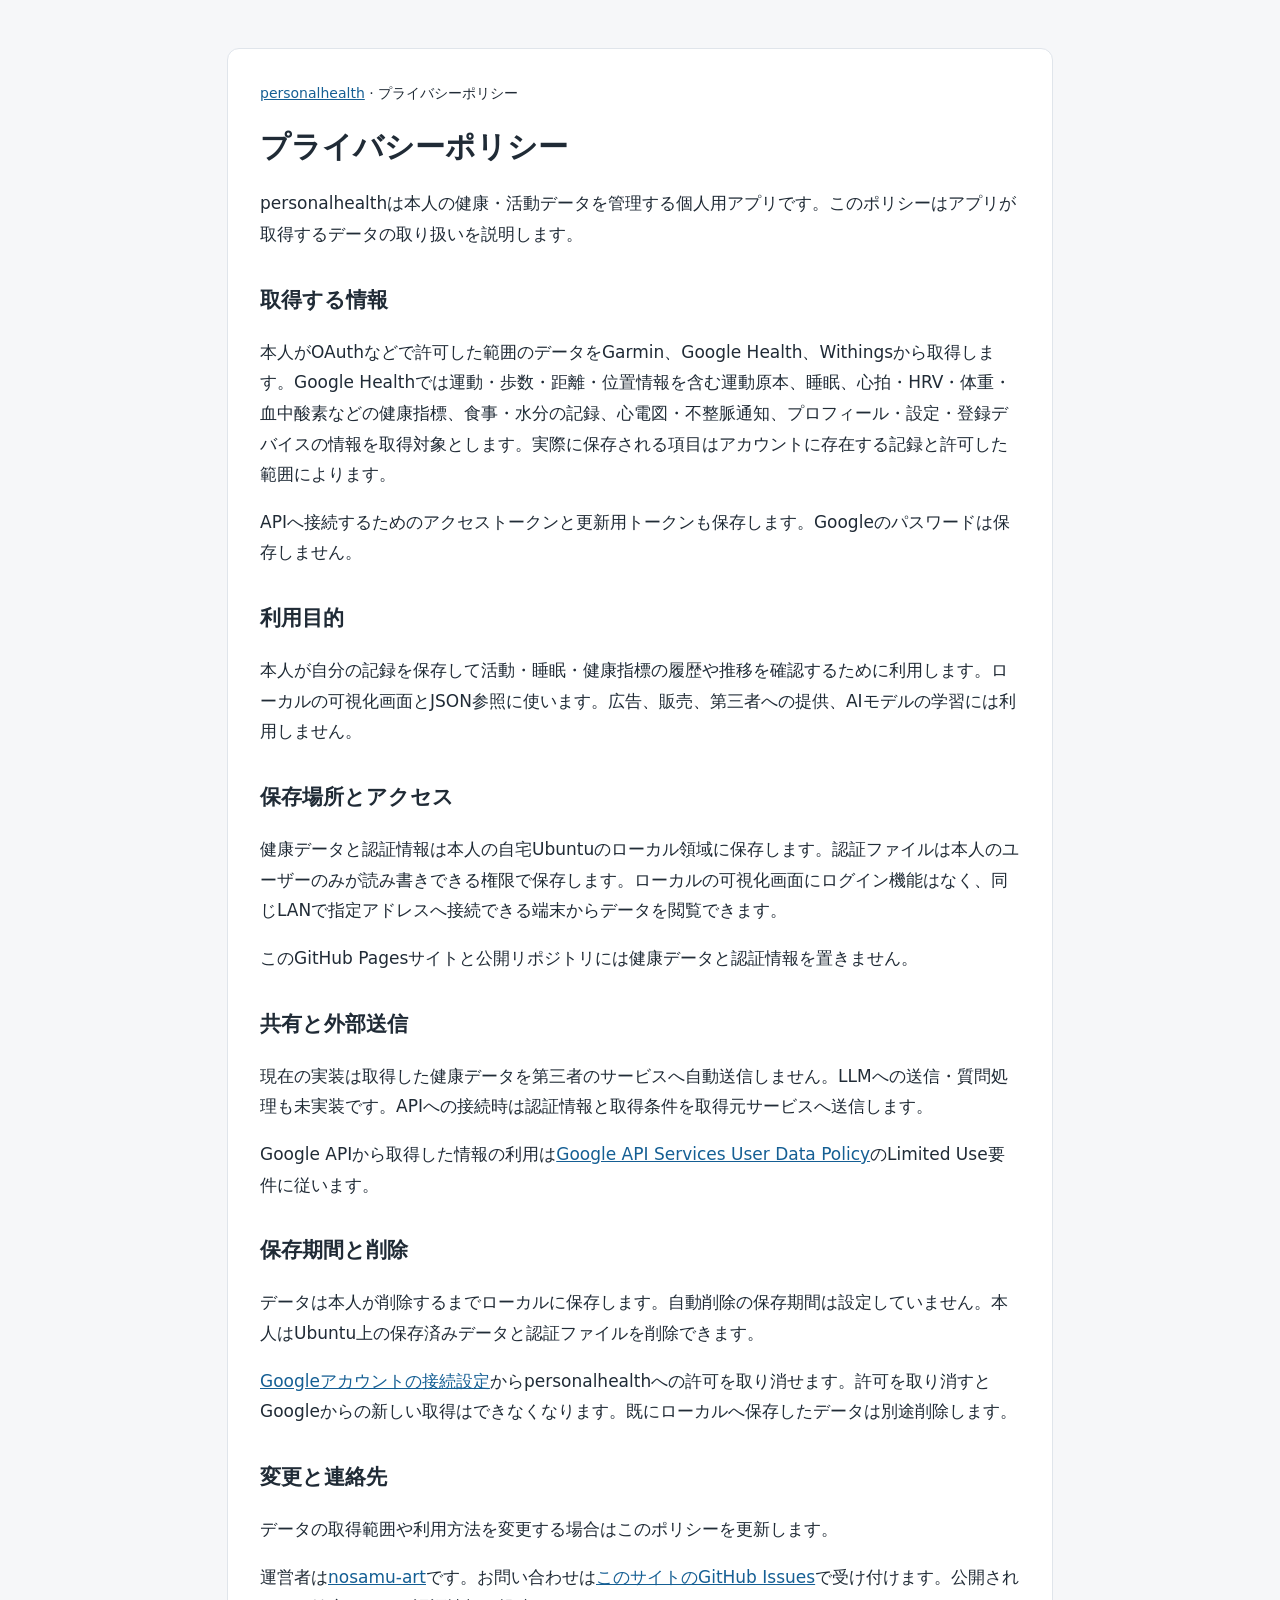
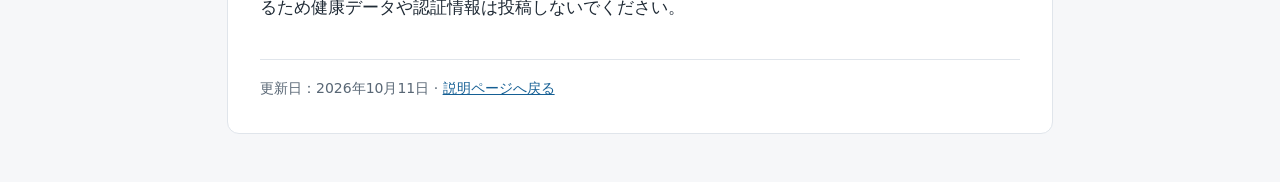
==== privacy.html @ 6eca4054 "Publish personalhealth description and privacy policy" ====
<!doctype html>
<html lang="ja">
<head><meta charset="utf-8"><meta name="viewport" content="width=device-width,initial-scale=1"><link rel="stylesheet" href="style.css"><title>プライバシーポリシー | personalhealth</title></head>
<body><main><nav><a href="./">personalhealth</a> · プライバシーポリシー</nav>
<h1>プライバシーポリシー</h1>
<p>personalhealthは本人の健康・活動データを管理する個人用アプリです。このポリシーはアプリが取得するデータの取り扱いを説明します。</p>
<h2>取得する情報</h2>
<p>本人がOAuthなどで許可した範囲のデータをGarmin、Google Health、Withingsから取得します。Google Healthでは運動・歩数・距離・位置情報を含む運動原本、睡眠、心拍・HRV・体重・血中酸素などの健康指標、食事・水分の記録、心電図・不整脈通知、プロフィール・設定・登録デバイスの情報を取得対象とします。実際に保存される項目はアカウントに存在する記録と許可した範囲によります。</p>
<p>APIへ接続するためのアクセストークンと更新用トークンも保存します。Googleのパスワードは保存しません。</p>
<h2>利用目的</h2>
<p>本人が自分の記録を保存して活動・睡眠・健康指標の履歴や推移を確認するために利用します。ローカルの可視化画面とJSON参照に使います。広告、販売、第三者への提供、AIモデルの学習には利用しません。</p>
<h2>保存場所とアクセス</h2>
<p>健康データと認証情報は本人の自宅Ubuntuのローカル領域に保存します。認証ファイルは本人のユーザーのみが読み書きできる権限で保存します。ローカルの可視化画面にログイン機能はなく、同じLANで指定アドレスへ接続できる端末からデータを閲覧できます。</p>
<p>このGitHub Pagesサイトと公開リポジトリには健康データと認証情報を置きません。</p>
<h2>共有と外部送信</h2>
<p>現在の実装は取得した健康データを第三者のサービスへ自動送信しません。LLMへの送信・質問処理も未実装です。APIへの接続時は認証情報と取得条件を取得元サービスへ送信します。</p>
<p>Google APIから取得した情報の利用は<a href="https://developers.google.com/terms/api-services-user-data-policy">Google API Services User Data Policy</a>のLimited Use要件に従います。</p>
<h2>保存期間と削除</h2>
<p>データは本人が削除するまでローカルに保存します。自動削除の保存期間は設定していません。本人はUbuntu上の保存済みデータと認証ファイルを削除できます。</p>
<p><a href="https://myaccount.google.com/connections">Googleアカウントの接続設定</a>からpersonalhealthへの許可を取り消せます。許可を取り消すとGoogleからの新しい取得はできなくなります。既にローカルへ保存したデータは別途削除します。</p>
<h2>変更と連絡先</h2>
<p>データの取得範囲や利用方法を変更する場合はこのポリシーを更新します。</p>
<p>運営者は<a href="https://github.com/nosamu-art">nosamu-art</a>です。お問い合わせは<a href="https://github.com/nosamu-art/personalhealth-pages/issues">このサイトのGitHub Issues</a>で受け付けます。公開されるため健康データや認証情報は投稿しないでください。</p>
<footer>更新日：2026年10月11日 · <a href="./">説明ページへ戻る</a></footer>
</main></body></html>
---- style.css ----
body{margin:0;background:#f6f7f9;color:#202b36;font:17px/1.8 system-ui,sans-serif}main{max-width:760px;margin:48px auto;padding:32px;background:white;border:1px solid #e0e5eb;border-radius:12px}h1{font-size:30px;line-height:1.4}h2{font-size:21px;margin-top:32px}a{color:#155f94}nav,footer{font-size:14px}footer{margin-top:36px;padding-top:16px;border-top:1px solid #e0e5eb;color:#596775}@media(max-width:800px){main{margin:16px;padding:24px}}
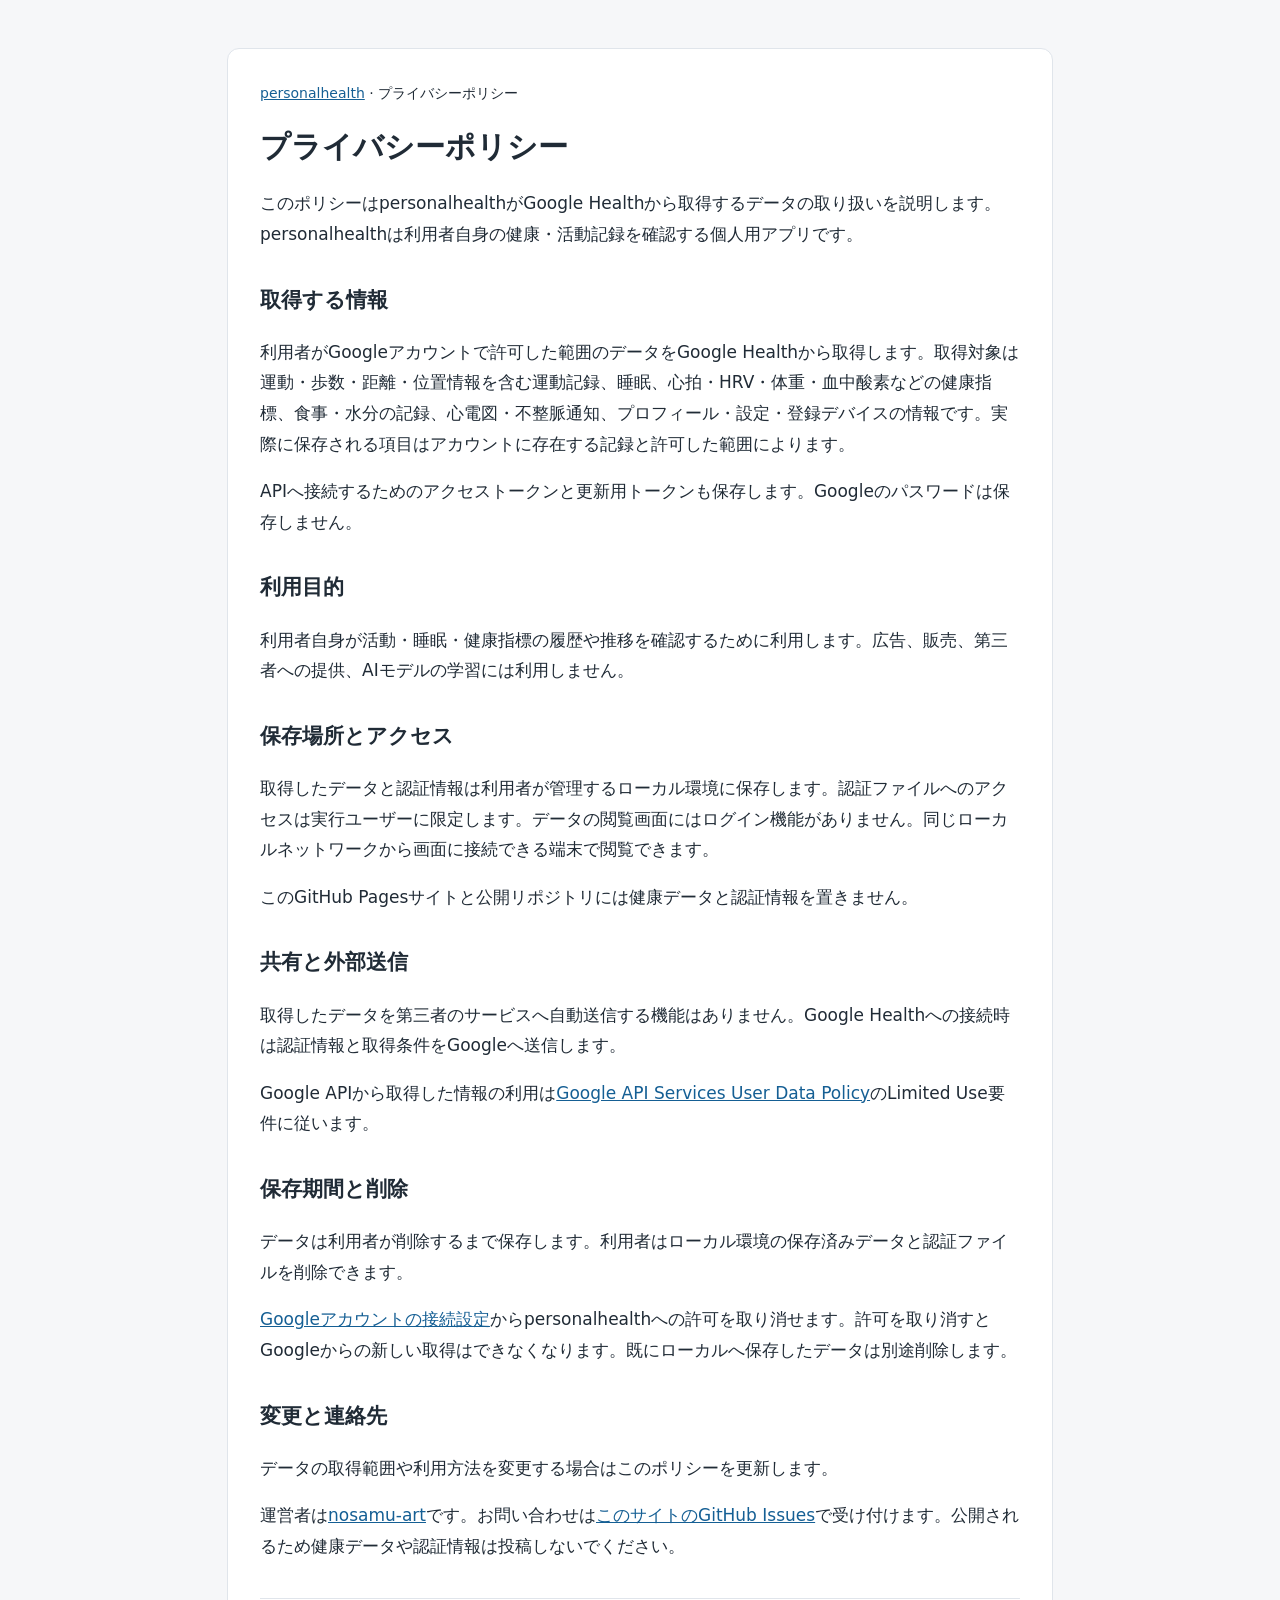
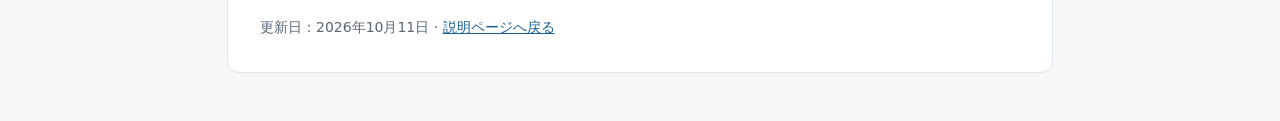
==== commit b0a1ba58: "Focus public copy on Google Health data" ====
--- a/privacy.html
+++ b/privacy.html
@@ -1,22 +1,22 @@
 <!doctype html>
 <html lang="ja">
-<head><meta charset="utf-8"><meta name="viewport" content="width=device-width,initial-scale=1"><link rel="stylesheet" href="style.css"><title>プライバシーポリシー | personalhealth</title></head>
+<head><meta charset="utf-8"><meta name="viewport" content="width=device-width,initial-scale=1"><link rel="stylesheet" href="style.css"><link rel="icon" href="data:,"><title>プライバシーポリシー | personalhealth</title></head>
 <body><main><nav><a href="./">personalhealth</a> · プライバシーポリシー</nav>
 <h1>プライバシーポリシー</h1>
-<p>personalhealthは本人の健康・活動データを管理する個人用アプリです。このポリシーはアプリが取得するデータの取り扱いを説明します。</p>
+<p>このポリシーはpersonalhealthがGoogle Healthから取得するデータの取り扱いを説明します。personalhealthは利用者自身の健康・活動記録を確認する個人用アプリです。</p>
 <h2>取得する情報</h2>
-<p>本人がOAuthなどで許可した範囲のデータをGarmin、Google Health、Withingsから取得します。Google Healthでは運動・歩数・距離・位置情報を含む運動原本、睡眠、心拍・HRV・体重・血中酸素などの健康指標、食事・水分の記録、心電図・不整脈通知、プロフィール・設定・登録デバイスの情報を取得対象とします。実際に保存される項目はアカウントに存在する記録と許可した範囲によります。</p>
+<p>利用者がGoogleアカウントで許可した範囲のデータをGoogle Healthから取得します。取得対象は運動・歩数・距離・位置情報を含む運動記録、睡眠、心拍・HRV・体重・血中酸素などの健康指標、食事・水分の記録、心電図・不整脈通知、プロフィール・設定・登録デバイスの情報です。実際に保存される項目はアカウントに存在する記録と許可した範囲によります。</p>
 <p>APIへ接続するためのアクセストークンと更新用トークンも保存します。Googleのパスワードは保存しません。</p>
 <h2>利用目的</h2>
-<p>本人が自分の記録を保存して活動・睡眠・健康指標の履歴や推移を確認するために利用します。ローカルの可視化画面とJSON参照に使います。広告、販売、第三者への提供、AIモデルの学習には利用しません。</p>
+<p>利用者自身が活動・睡眠・健康指標の履歴や推移を確認するために利用します。広告、販売、第三者への提供、AIモデルの学習には利用しません。</p>
 <h2>保存場所とアクセス</h2>
-<p>健康データと認証情報は本人の自宅Ubuntuのローカル領域に保存します。認証ファイルは本人のユーザーのみが読み書きできる権限で保存します。ローカルの可視化画面にログイン機能はなく、同じLANで指定アドレスへ接続できる端末からデータを閲覧できます。</p>
+<p>取得したデータと認証情報は利用者が管理するローカル環境に保存します。認証ファイルへのアクセスは実行ユーザーに限定します。データの閲覧画面にはログイン機能がありません。同じローカルネットワークから画面に接続できる端末で閲覧できます。</p>
 <p>このGitHub Pagesサイトと公開リポジトリには健康データと認証情報を置きません。</p>
 <h2>共有と外部送信</h2>
-<p>現在の実装は取得した健康データを第三者のサービスへ自動送信しません。LLMへの送信・質問処理も未実装です。APIへの接続時は認証情報と取得条件を取得元サービスへ送信します。</p>
+<p>取得したデータを第三者のサービスへ自動送信する機能はありません。Google Healthへの接続時は認証情報と取得条件をGoogleへ送信します。</p>
 <p>Google APIから取得した情報の利用は<a href="https://developers.google.com/terms/api-services-user-data-policy">Google API Services User Data Policy</a>のLimited Use要件に従います。</p>
 <h2>保存期間と削除</h2>
-<p>データは本人が削除するまでローカルに保存します。自動削除の保存期間は設定していません。本人はUbuntu上の保存済みデータと認証ファイルを削除できます。</p>
+<p>データは利用者が削除するまで保存します。利用者はローカル環境の保存済みデータと認証ファイルを削除できます。</p>
 <p><a href="https://myaccount.google.com/connections">Googleアカウントの接続設定</a>からpersonalhealthへの許可を取り消せます。許可を取り消すとGoogleからの新しい取得はできなくなります。既にローカルへ保存したデータは別途削除します。</p>
 <h2>変更と連絡先</h2>
 <p>データの取得範囲や利用方法を変更する場合はこのポリシーを更新します。</p>
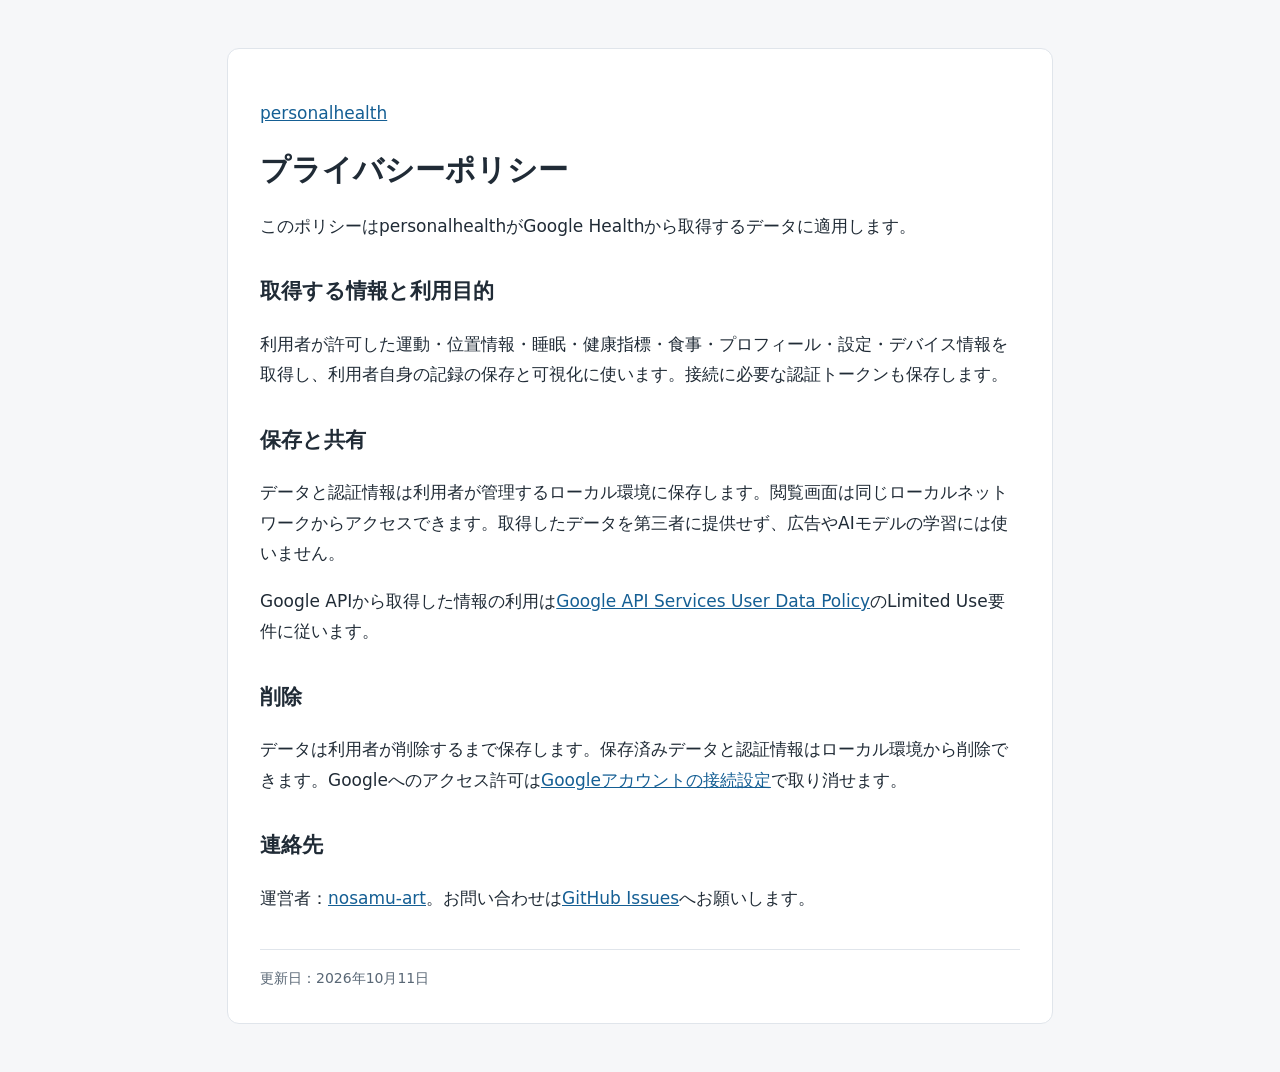
==== commit 16b1540d: "Keep public pages concise" ====
--- a/privacy.html
+++ b/privacy.html
@@ -1,25 +1,18 @@
 <!doctype html>
 <html lang="ja">
 <head><meta charset="utf-8"><meta name="viewport" content="width=device-width,initial-scale=1"><link rel="stylesheet" href="style.css"><link rel="icon" href="data:,"><title>プライバシーポリシー | personalhealth</title></head>
-<body><main><nav><a href="./">personalhealth</a> · プライバシーポリシー</nav>
+<body><main>
+<p><a href="./">personalhealth</a></p>
 <h1>プライバシーポリシー</h1>
-<p>このポリシーはpersonalhealthがGoogle Healthから取得するデータの取り扱いを説明します。personalhealthは利用者自身の健康・活動記録を確認する個人用アプリです。</p>
-<h2>取得する情報</h2>
-<p>利用者がGoogleアカウントで許可した範囲のデータをGoogle Healthから取得します。取得対象は運動・歩数・距離・位置情報を含む運動記録、睡眠、心拍・HRV・体重・血中酸素などの健康指標、食事・水分の記録、心電図・不整脈通知、プロフィール・設定・登録デバイスの情報です。実際に保存される項目はアカウントに存在する記録と許可した範囲によります。</p>
-<p>APIへ接続するためのアクセストークンと更新用トークンも保存します。Googleのパスワードは保存しません。</p>
-<h2>利用目的</h2>
-<p>利用者自身が活動・睡眠・健康指標の履歴や推移を確認するために利用します。広告、販売、第三者への提供、AIモデルの学習には利用しません。</p>
-<h2>保存場所とアクセス</h2>
-<p>取得したデータと認証情報は利用者が管理するローカル環境に保存します。認証ファイルへのアクセスは実行ユーザーに限定します。データの閲覧画面にはログイン機能がありません。同じローカルネットワークから画面に接続できる端末で閲覧できます。</p>
-<p>このGitHub Pagesサイトと公開リポジトリには健康データと認証情報を置きません。</p>
-<h2>共有と外部送信</h2>
-<p>取得したデータを第三者のサービスへ自動送信する機能はありません。Google Healthへの接続時は認証情報と取得条件をGoogleへ送信します。</p>
+<p>このポリシーはpersonalhealthがGoogle Healthから取得するデータに適用します。</p>
+<h2>取得する情報と利用目的</h2>
+<p>利用者が許可した運動・位置情報・睡眠・健康指標・食事・プロフィール・設定・デバイス情報を取得し、利用者自身の記録の保存と可視化に使います。接続に必要な認証トークンも保存します。</p>
+<h2>保存と共有</h2>
+<p>データと認証情報は利用者が管理するローカル環境に保存します。閲覧画面は同じローカルネットワークからアクセスできます。取得したデータを第三者に提供せず、広告やAIモデルの学習には使いません。</p>
 <p>Google APIから取得した情報の利用は<a href="https://developers.google.com/terms/api-services-user-data-policy">Google API Services User Data Policy</a>のLimited Use要件に従います。</p>
-<h2>保存期間と削除</h2>
-<p>データは利用者が削除するまで保存します。利用者はローカル環境の保存済みデータと認証ファイルを削除できます。</p>
-<p><a href="https://myaccount.google.com/connections">Googleアカウントの接続設定</a>からpersonalhealthへの許可を取り消せます。許可を取り消すとGoogleからの新しい取得はできなくなります。既にローカルへ保存したデータは別途削除します。</p>
-<h2>変更と連絡先</h2>
-<p>データの取得範囲や利用方法を変更する場合はこのポリシーを更新します。</p>
-<p>運営者は<a href="https://github.com/nosamu-art">nosamu-art</a>です。お問い合わせは<a href="https://github.com/nosamu-art/personalhealth-pages/issues">このサイトのGitHub Issues</a>で受け付けます。公開されるため健康データや認証情報は投稿しないでください。</p>
-<footer>更新日：2026年10月11日 · <a href="./">説明ページへ戻る</a></footer>
+<h2>削除</h2>
+<p>データは利用者が削除するまで保存します。保存済みデータと認証情報はローカル環境から削除できます。Googleへのアクセス許可は<a href="https://myaccount.google.com/connections">Googleアカウントの接続設定</a>で取り消せます。</p>
+<h2>連絡先</h2>
+<p>運営者：<a href="https://github.com/nosamu-art">nosamu-art</a>。お問い合わせは<a href="https://github.com/nosamu-art/personalhealth-pages/issues">GitHub Issues</a>へお願いします。</p>
+<footer>更新日：2026年10月11日</footer>
 </main></body></html>
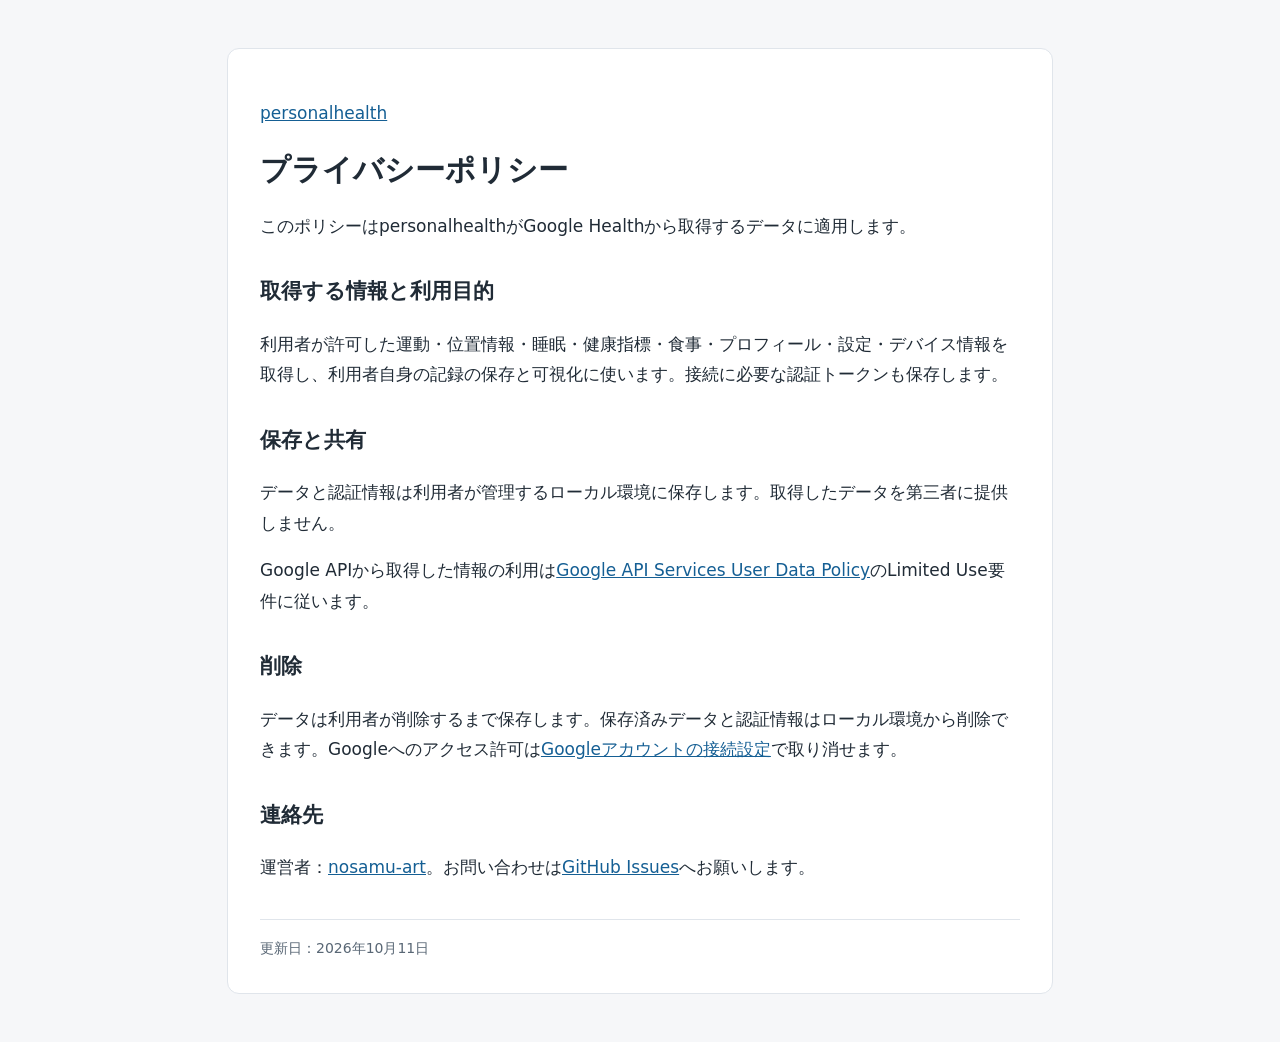
==== commit 253493d0: "Limit sharing statement to third-party disclosure" ====
--- a/privacy.html
+++ b/privacy.html
@@ -8,7 +8,7 @@
 <h2>取得する情報と利用目的</h2>
 <p>利用者が許可した運動・位置情報・睡眠・健康指標・食事・プロフィール・設定・デバイス情報を取得し、利用者自身の記録の保存と可視化に使います。接続に必要な認証トークンも保存します。</p>
 <h2>保存と共有</h2>
-<p>データと認証情報は利用者が管理するローカル環境に保存します。閲覧画面は同じローカルネットワークからアクセスできます。取得したデータを第三者に提供せず、広告やAIモデルの学習には使いません。</p>
+<p>データと認証情報は利用者が管理するローカル環境に保存します。取得したデータを第三者に提供しません。</p>
 <p>Google APIから取得した情報の利用は<a href="https://developers.google.com/terms/api-services-user-data-policy">Google API Services User Data Policy</a>のLimited Use要件に従います。</p>
 <h2>削除</h2>
 <p>データは利用者が削除するまで保存します。保存済みデータと認証情報はローカル環境から削除できます。Googleへのアクセス許可は<a href="https://myaccount.google.com/connections">Googleアカウントの接続設定</a>で取り消せます。</p>
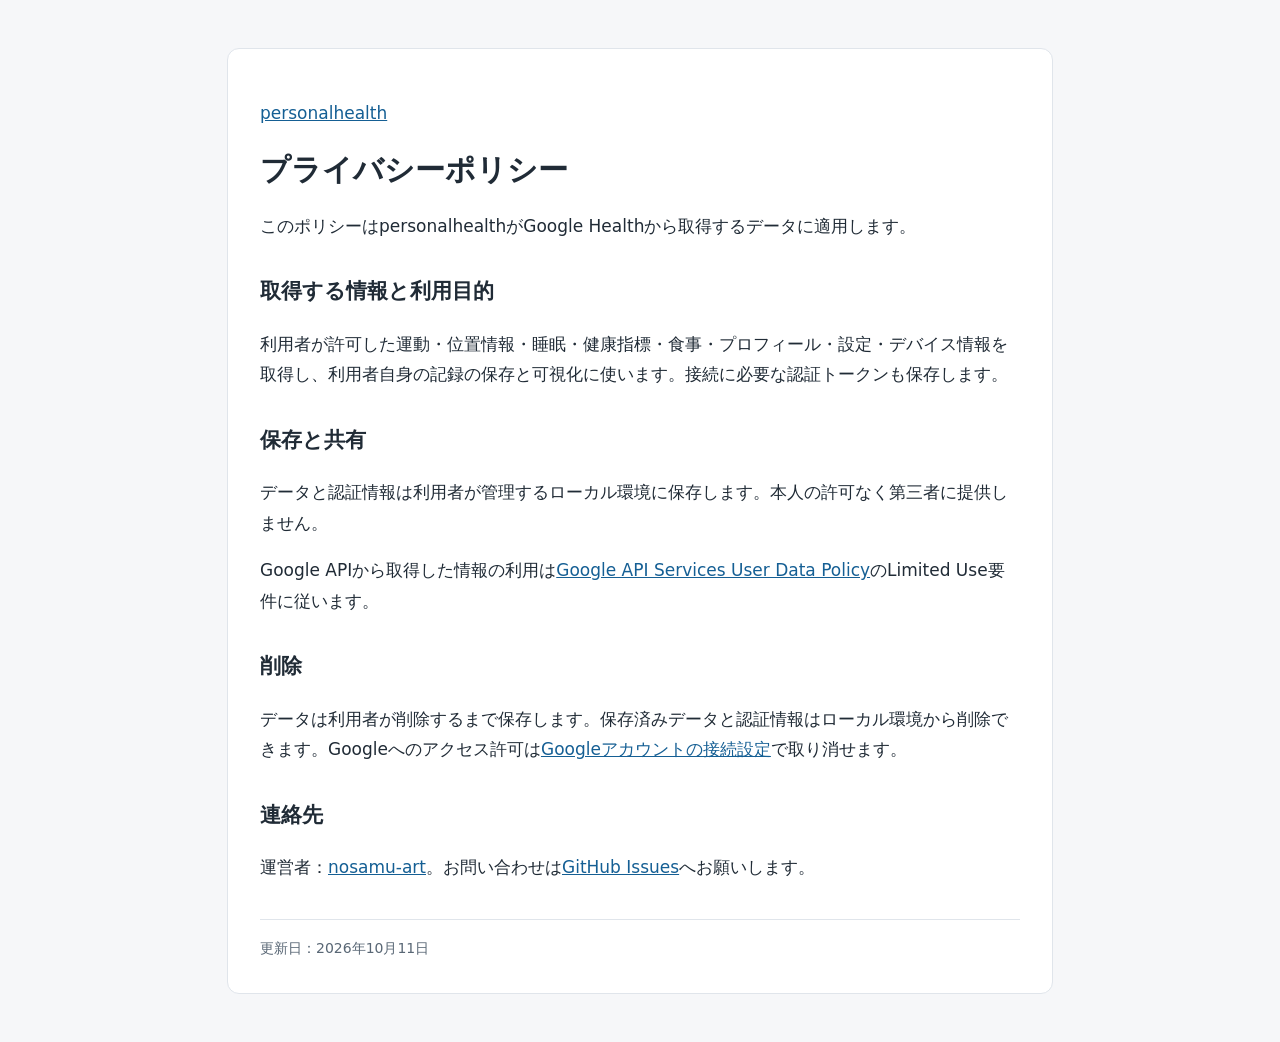
==== commit 3d6959d1: "Use consent-based sharing wording" ====
--- a/privacy.html
+++ b/privacy.html
@@ -8,7 +8,7 @@
 <h2>取得する情報と利用目的</h2>
 <p>利用者が許可した運動・位置情報・睡眠・健康指標・食事・プロフィール・設定・デバイス情報を取得し、利用者自身の記録の保存と可視化に使います。接続に必要な認証トークンも保存します。</p>
 <h2>保存と共有</h2>
-<p>データと認証情報は利用者が管理するローカル環境に保存します。取得したデータを第三者に提供しません。</p>
+<p>データと認証情報は利用者が管理するローカル環境に保存します。本人の許可なく第三者に提供しません。</p>
 <p>Google APIから取得した情報の利用は<a href="https://developers.google.com/terms/api-services-user-data-policy">Google API Services User Data Policy</a>のLimited Use要件に従います。</p>
 <h2>削除</h2>
 <p>データは利用者が削除するまで保存します。保存済みデータと認証情報はローカル環境から削除できます。Googleへのアクセス許可は<a href="https://myaccount.google.com/connections">Googleアカウントの接続設定</a>で取り消せます。</p>
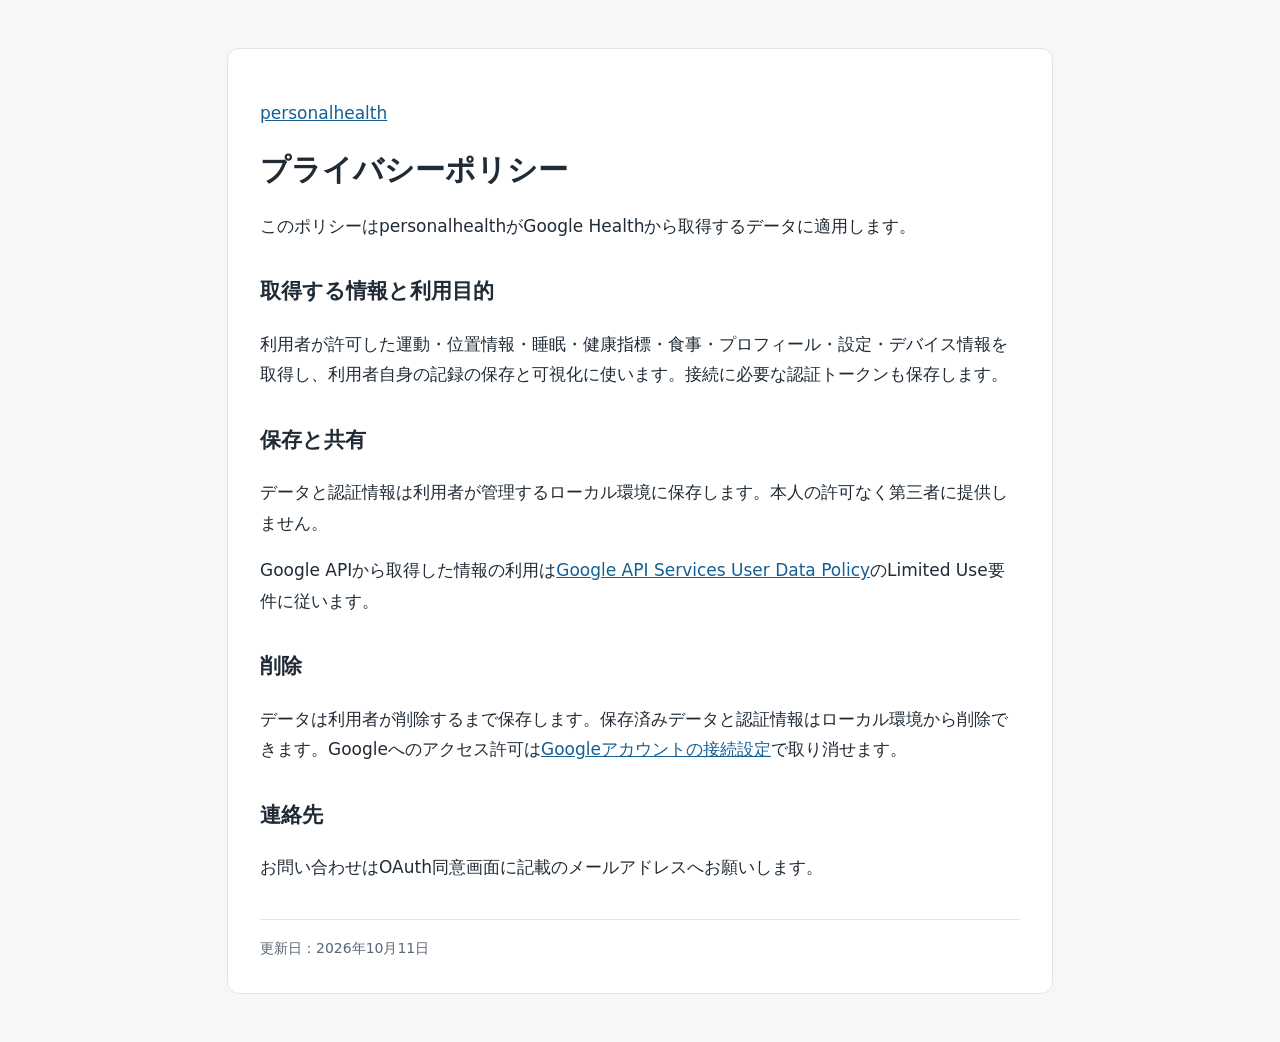
==== commit 525dce60: "Direct inquiries to OAuth contact email" ====
--- a/privacy.html
+++ b/privacy.html
@@ -13,6 +13,6 @@
 <h2>削除</h2>
 <p>データは利用者が削除するまで保存します。保存済みデータと認証情報はローカル環境から削除できます。Googleへのアクセス許可は<a href="https://myaccount.google.com/connections">Googleアカウントの接続設定</a>で取り消せます。</p>
 <h2>連絡先</h2>
-<p>運営者：<a href="https://github.com/nosamu-art">nosamu-art</a>。お問い合わせは<a href="https://github.com/nosamu-art/personalhealth-pages/issues">GitHub Issues</a>へお願いします。</p>
+<p>お問い合わせはOAuth同意画面に記載のメールアドレスへお願いします。</p>
 <footer>更新日：2026年10月11日</footer>
 </main></body></html>
